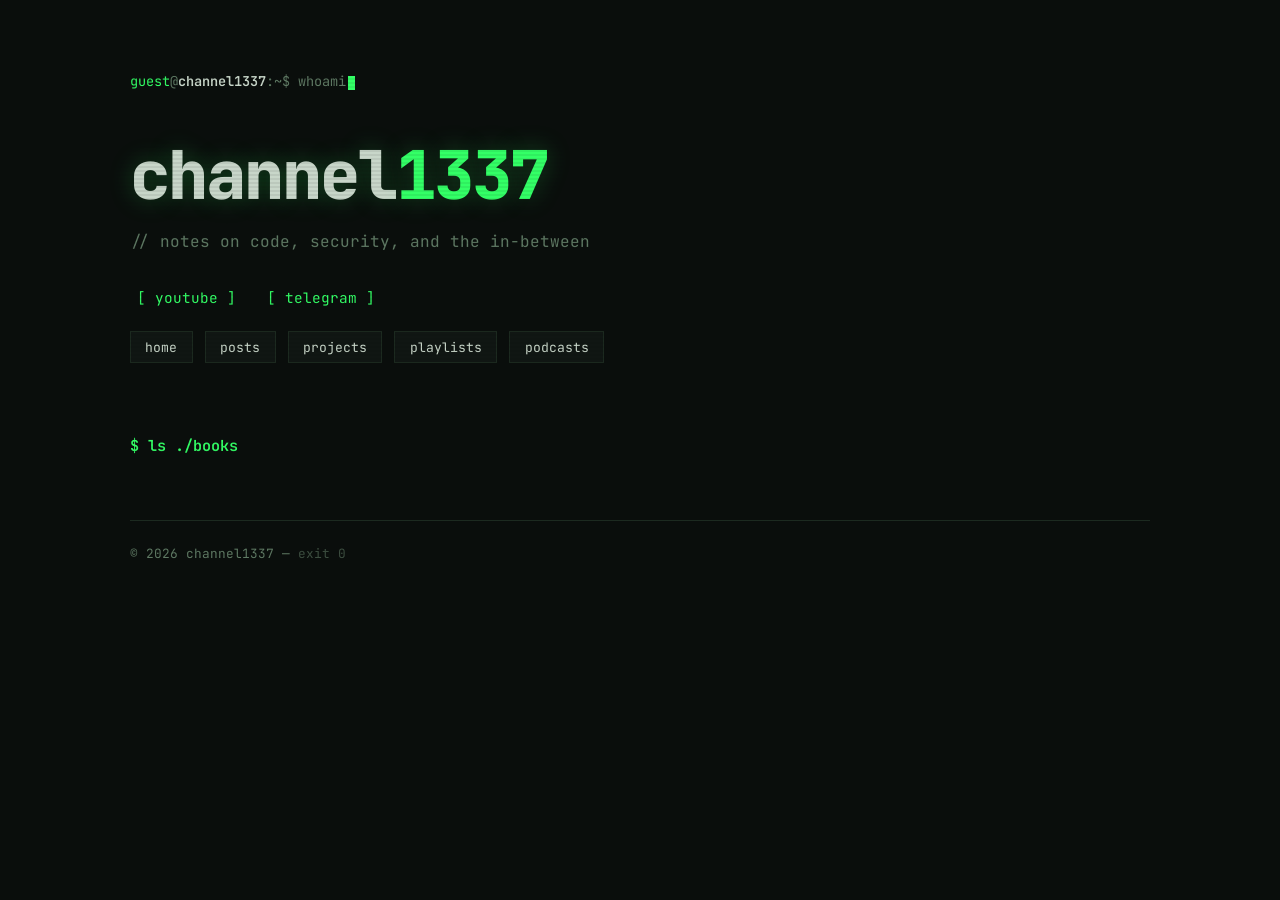
==== books.html @ e56dd2a4 "Add multi-page site: posts, projects, playlists, podcasts, books" ====
<!DOCTYPE html>
<html lang="en">
<head>
  <meta charset="UTF-8" />
  <meta name="viewport" content="width=device-width, initial-scale=1.0" />
  <title>Books — Channel1337</title>
  <meta name="description" content="Channel1337 — notes on code, security, and the in-between." />
  <link rel="preconnect" href="https://fonts.googleapis.com" />
  <link rel="preconnect" href="https://fonts.gstatic.com" crossorigin />
  <link
    href="https://fonts.googleapis.com/css2?family=JetBrains+Mono:ital,wght@0,400;0,600;0,800;1,400&display=swap"
    rel="stylesheet"
  />
  <link rel="stylesheet" href="style.css" />
</head>
<body>
  <div class="scanlines" aria-hidden="true"></div>

  <main class="wrap">
    <header class="hero">
      <p class="prompt-line">
        <span class="prompt"><span class="user">guest</span>@<span class="host">channel1337</span>:~$</span>
        <span id="typed"></span><span class="cursor" aria-hidden="true"></span>
      </p>

      <h1 class="title">channel<span class="accent">1337</span></h1>
      <p class="subtitle">// notes on code, security, and the in-between</p>

      <nav class="links" aria-label="social links">
        <a href="https://youtube.com/@channel1337net" class="link" target="_blank" rel="noopener">[ youtube ]</a>
        <a href="https://t.me/channel1337net" class="link" target="_blank" rel="noopener">[ telegram ]</a>
      </nav>

      <nav class="section-nav" aria-label="site sections">
        <a class="btn" href="index.html">home</a>
        <a class="btn" href="posts.html">posts</a>
        <a class="btn" href="projects.html">projects</a>
        <a class="btn" href="playlists.html">playlists</a>
        <a class="btn" href="podcasts.html">podcasts</a>
      </nav>
    </header>

    <section class="posts" id="books" aria-label="books">
      <h2 class="section-title">$ ls ./books</h2>
      <ul class="post-list" id="book-list"></ul>
    </section>

    <footer class="footer">
      <p>&copy; 2026 channel1337 — <span class="muted">exit 0</span></p>
    </footer>
  </main>

  <script src="script.js"></script>
</body>
</html>
---- style.css ----
:root {
  --bg: #0a0e0c;
  --bg-soft: #101613;
  --fg: #c8d6c9;
  --dim: #5f7a64;
  --accent: #33ff66;
  --accent-soft: rgba(51, 255, 102, 0.12);
  --warn: #ffd23f;
  --border: #1c2a20;
  --mono: "JetBrains Mono", "Fira Code", ui-monospace, monospace;
}

* {
  margin: 0;
  padding: 0;
  box-sizing: border-box;
}

html {
  scroll-behavior: smooth;
}

body {
  background: var(--bg);
  color: var(--fg);
  font-family: var(--mono);
  min-height: 100vh;
  display: flex;
  justify-content: center;
  overflow-x: hidden;
}

/* CRT scanlines overlay */
.scanlines {
  pointer-events: none;
  position: fixed;
  inset: 0;
  z-index: 10;
  background: repeating-linear-gradient(
    to bottom,
    transparent 0px,
    transparent 2px,
    rgba(0, 0, 0, 0.12) 3px,
    transparent 4px
  );
  mix-blend-mode: multiply;
}

.wrap {
  width: 100%;
  max-width: 1100px;
  padding: 4.5rem 2.5rem 3rem;
}

/* ---------- hero ---------- */

.prompt-line {
  font-size: 0.85rem;
  color: var(--dim);
  margin-bottom: 2.5rem;
  min-height: 1.2em;
}

.prompt .user { color: var(--accent); }
.prompt .host { color: var(--fg); font-weight: 600; }

.cursor {
  display: inline-block;
  width: 0.55em;
  height: 1em;
  background: var(--accent);
  vertical-align: text-bottom;
  margin-left: 2px;
  animation: blink 1s steps(1) infinite;
}

@keyframes blink {
  50% { opacity: 0; }
}

.title {
  font-size: clamp(2.6rem, 8vw, 4.2rem);
  font-weight: 800;
  letter-spacing: -0.03em;
  color: var(--fg);
  text-shadow: 0 0 24px rgba(51, 255, 102, 0.25);
}

.title .accent {
  color: var(--accent);
}

.subtitle {
  margin-top: 0.75rem;
  color: var(--dim);
  font-size: 1rem;
}

.links {
  margin-top: 2rem;
  display: flex;
  gap: 1rem;
  flex-wrap: wrap;
}

.link {
  color: var(--accent);
  text-decoration: none;
  font-size: 0.9rem;
  padding: 0.2rem 0.4rem;
  border: 1px solid transparent;
  transition: all 0.15s ease;
}

.link:hover {
  background: var(--accent-soft);
  border-color: var(--accent);
  box-shadow: 0 0 12px rgba(51, 255, 102, 0.3);
}

/* ---------- section buttons ---------- */

.section-nav {
  margin-top: 1.25rem;
  display: flex;
  gap: 0.75rem;
  flex-wrap: wrap;
}

.btn {
  color: var(--fg);
  text-decoration: none;
  font-size: 0.82rem;
  padding: 0.4rem 0.9rem;
  background: var(--bg-soft);
  border: 1px solid var(--border);
  transition: all 0.15s ease;
}

.btn:hover {
  color: var(--accent);
  border-color: var(--accent);
  background: var(--accent-soft);
  box-shadow: 0 0 12px rgba(51, 255, 102, 0.3);
}

/* ---------- posts ---------- */

.posts {
  margin-top: 4.5rem;
}

.section-title {
  font-size: 0.95rem;
  font-weight: 600;
  color: var(--accent);
  margin-bottom: 1.25rem;
}

.section-status {
  margin-top: 1rem;
  font-size: 0.78rem;
  color: var(--dim);
}

.section-status:empty {
  display: none;
}

.post-list {
  list-style: none;
  border-left: 2px solid var(--border);
}

.post-item {
  position: relative;
  padding: 0.9rem 0 0.9rem 1.5rem;
  border-bottom: 1px dashed var(--border);
}

.post-item::before {
  content: ">";
  position: absolute;
  left: -0.5em;
  color: var(--dim);
  opacity: 0;
  transition: opacity 0.15s ease, left 0.15s ease;
}

.post-item:hover::before {
  opacity: 1;
  left: -0.65em;
  color: var(--accent);
}

.post-link {
  display: block;
  color: inherit;
  text-decoration: none;
}

.post-title {
  font-size: 1.05rem;
  font-weight: 600;
  transition: color 0.15s ease;
}

.post-item:hover .post-title {
  color: var(--accent);
}

.post-meta {
  display: flex;
  gap: 0.75rem;
  margin-top: 0.3rem;
  font-size: 0.78rem;
  color: var(--dim);
}

.post-meta .tag {
  color: var(--warn);
}

.post-meta .date {
  text-transform: lowercase;
}

/* ---------- footer ---------- */

.footer {
  margin-top: 4rem;
  padding-top: 1.5rem;
  border-top: 1px solid var(--border);
  font-size: 0.8rem;
  color: var(--dim);
}

.muted {
  opacity: 0.6;
}

/* ---------- selection ---------- */

::selection {
  background: var(--accent);
  color: var(--bg);
}

@media (prefers-reduced-motion: reduce) {
  .cursor { animation: none; }
  html { scroll-behavior: auto; }
}
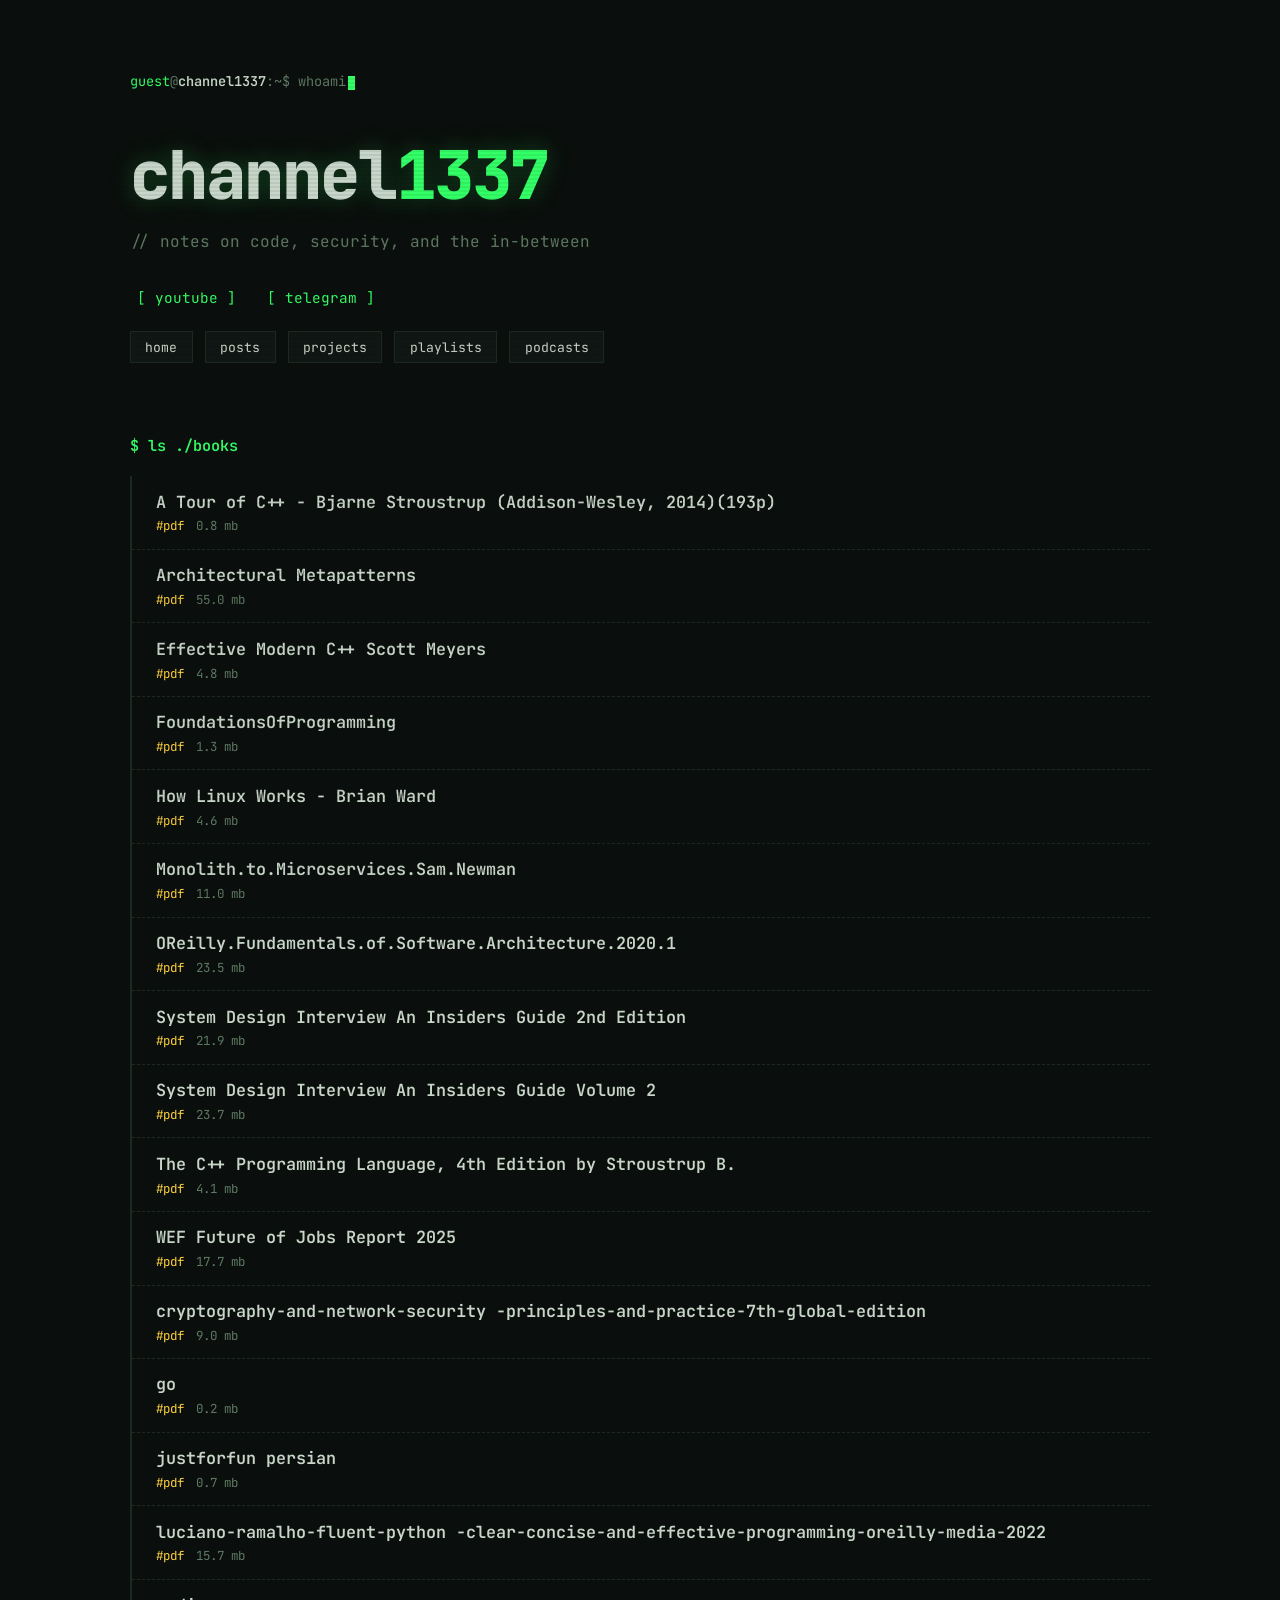
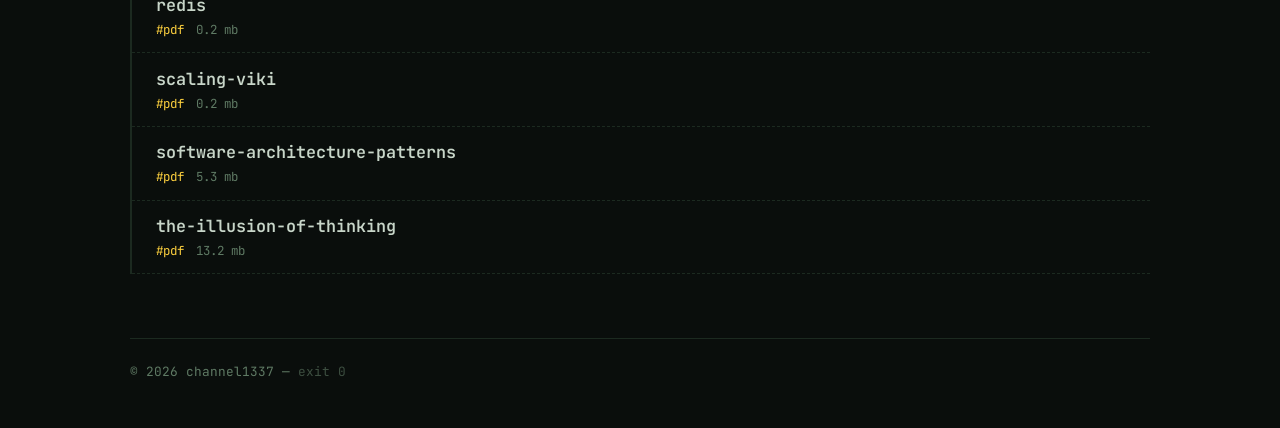
==== commit 4c18c4b1: "Add books section with 20 PDFs served from content/" ====
--- a/books.html
+++ b/books.html
@@ -43,6 +43,7 @@
     <section class="posts" id="books" aria-label="books">
       <h2 class="section-title">$ ls ./books</h2>
       <ul class="post-list" id="book-list"></ul>
+      <p class="section-status" id="book-status"></p>
     </section>
 
     <footer class="footer">
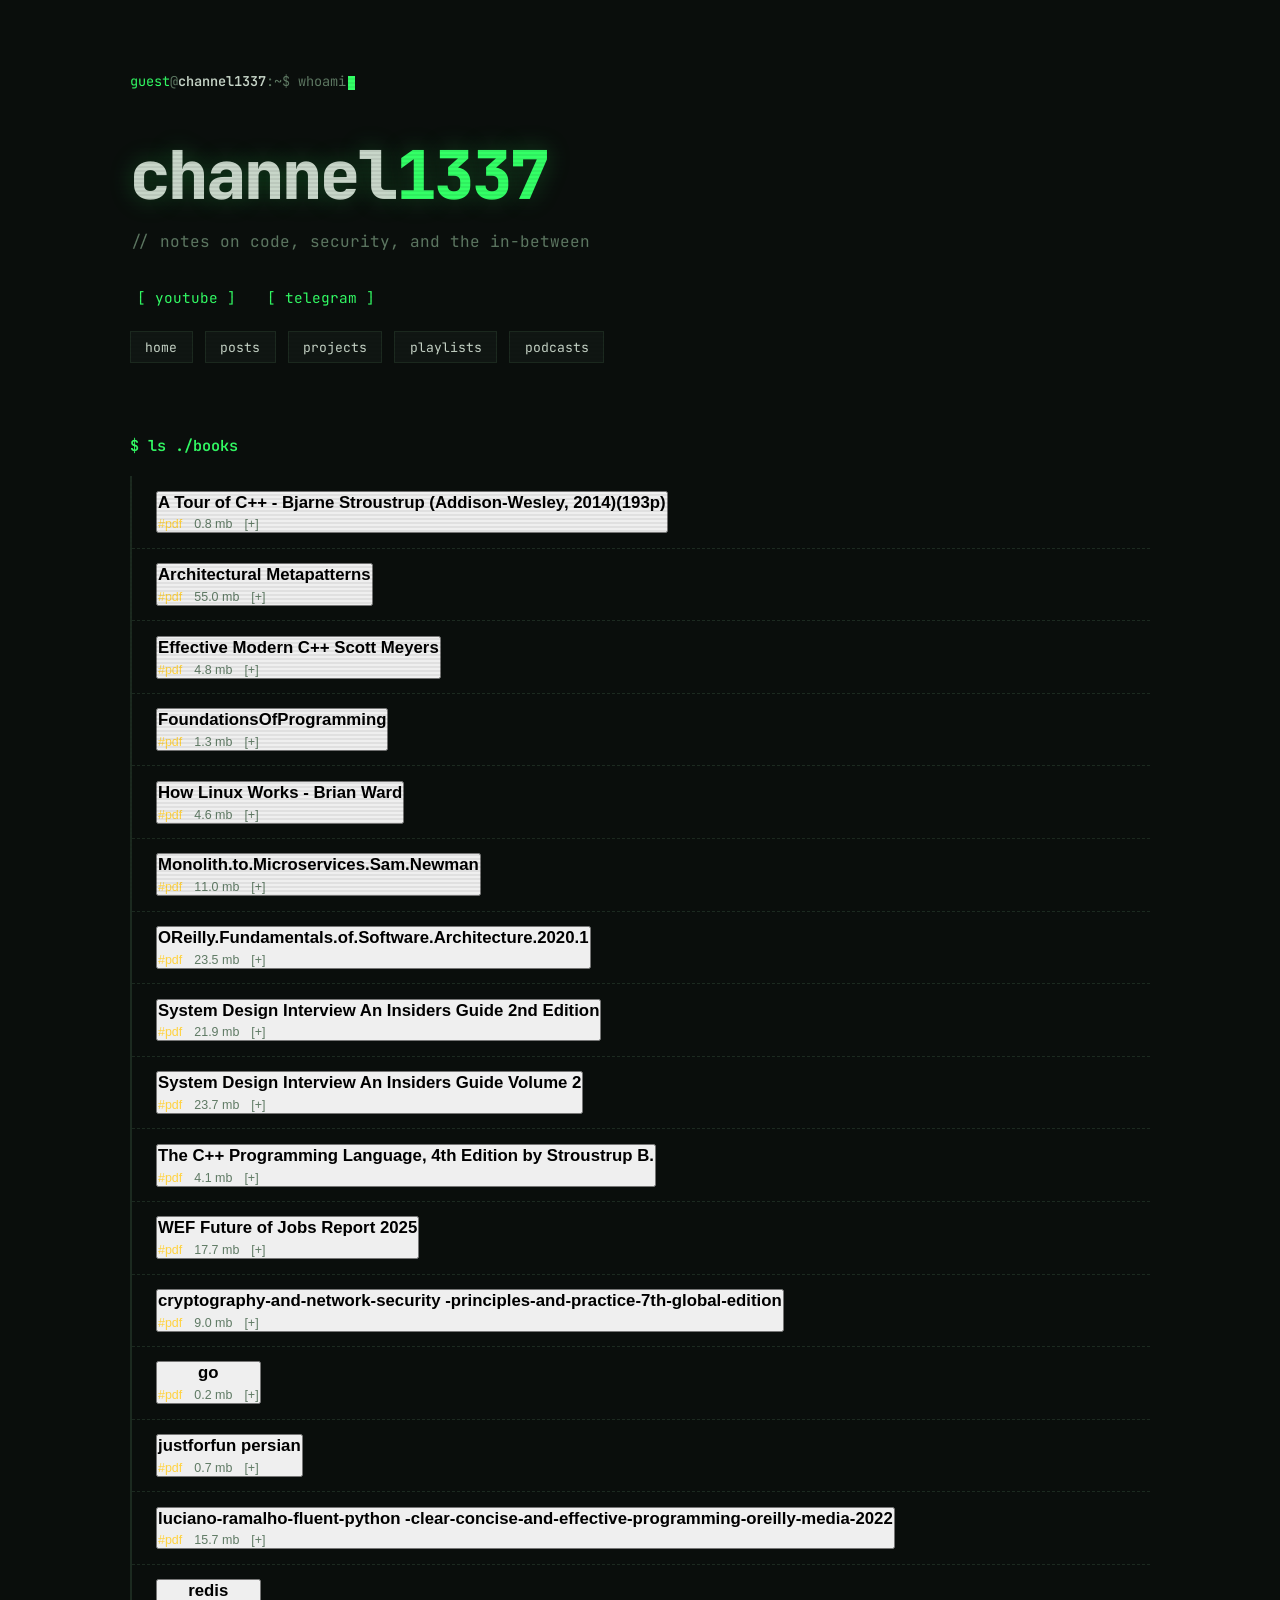
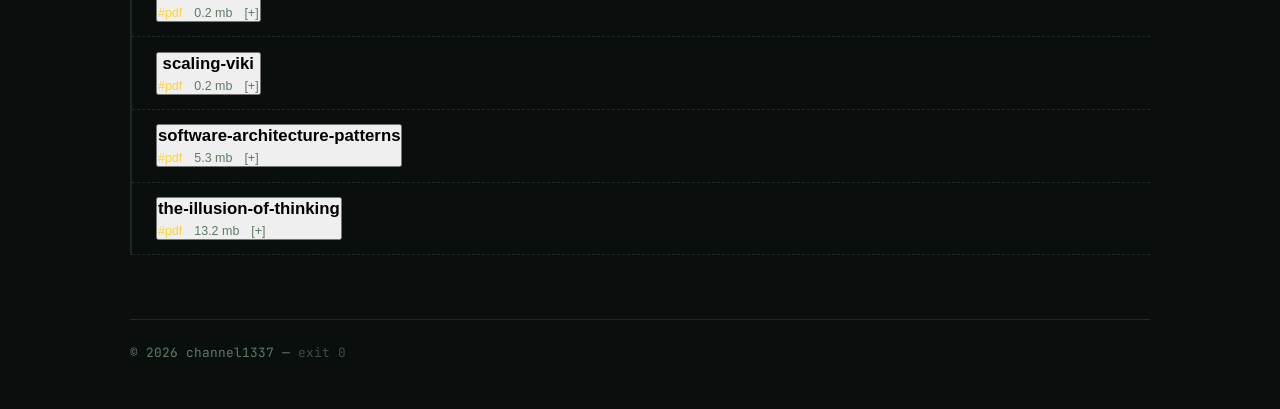
==== commit a15eae82: "Add Radio 1337 ep.1 podcast; register podcasts in update-books.sh; no-cache content fetches" ====
--- a/books.html
+++ b/books.html
@@ -11,7 +11,7 @@
     href="https://fonts.googleapis.com/css2?family=JetBrains+Mono:ital,wght@0,400;0,600;0,800;1,400&display=swap"
     rel="stylesheet"
   />
-  <link rel="stylesheet" href="style.css" />
+  <link rel="stylesheet" href="style.css?v=20260918c" />
 </head>
 <body>
   <div class="scanlines" aria-hidden="true"></div>
@@ -51,6 +51,6 @@
     </footer>
   </main>
 
-  <script src="script.js"></script>
+  <script src="script.js?v=20260918c"></script>
 </body>
 </html>
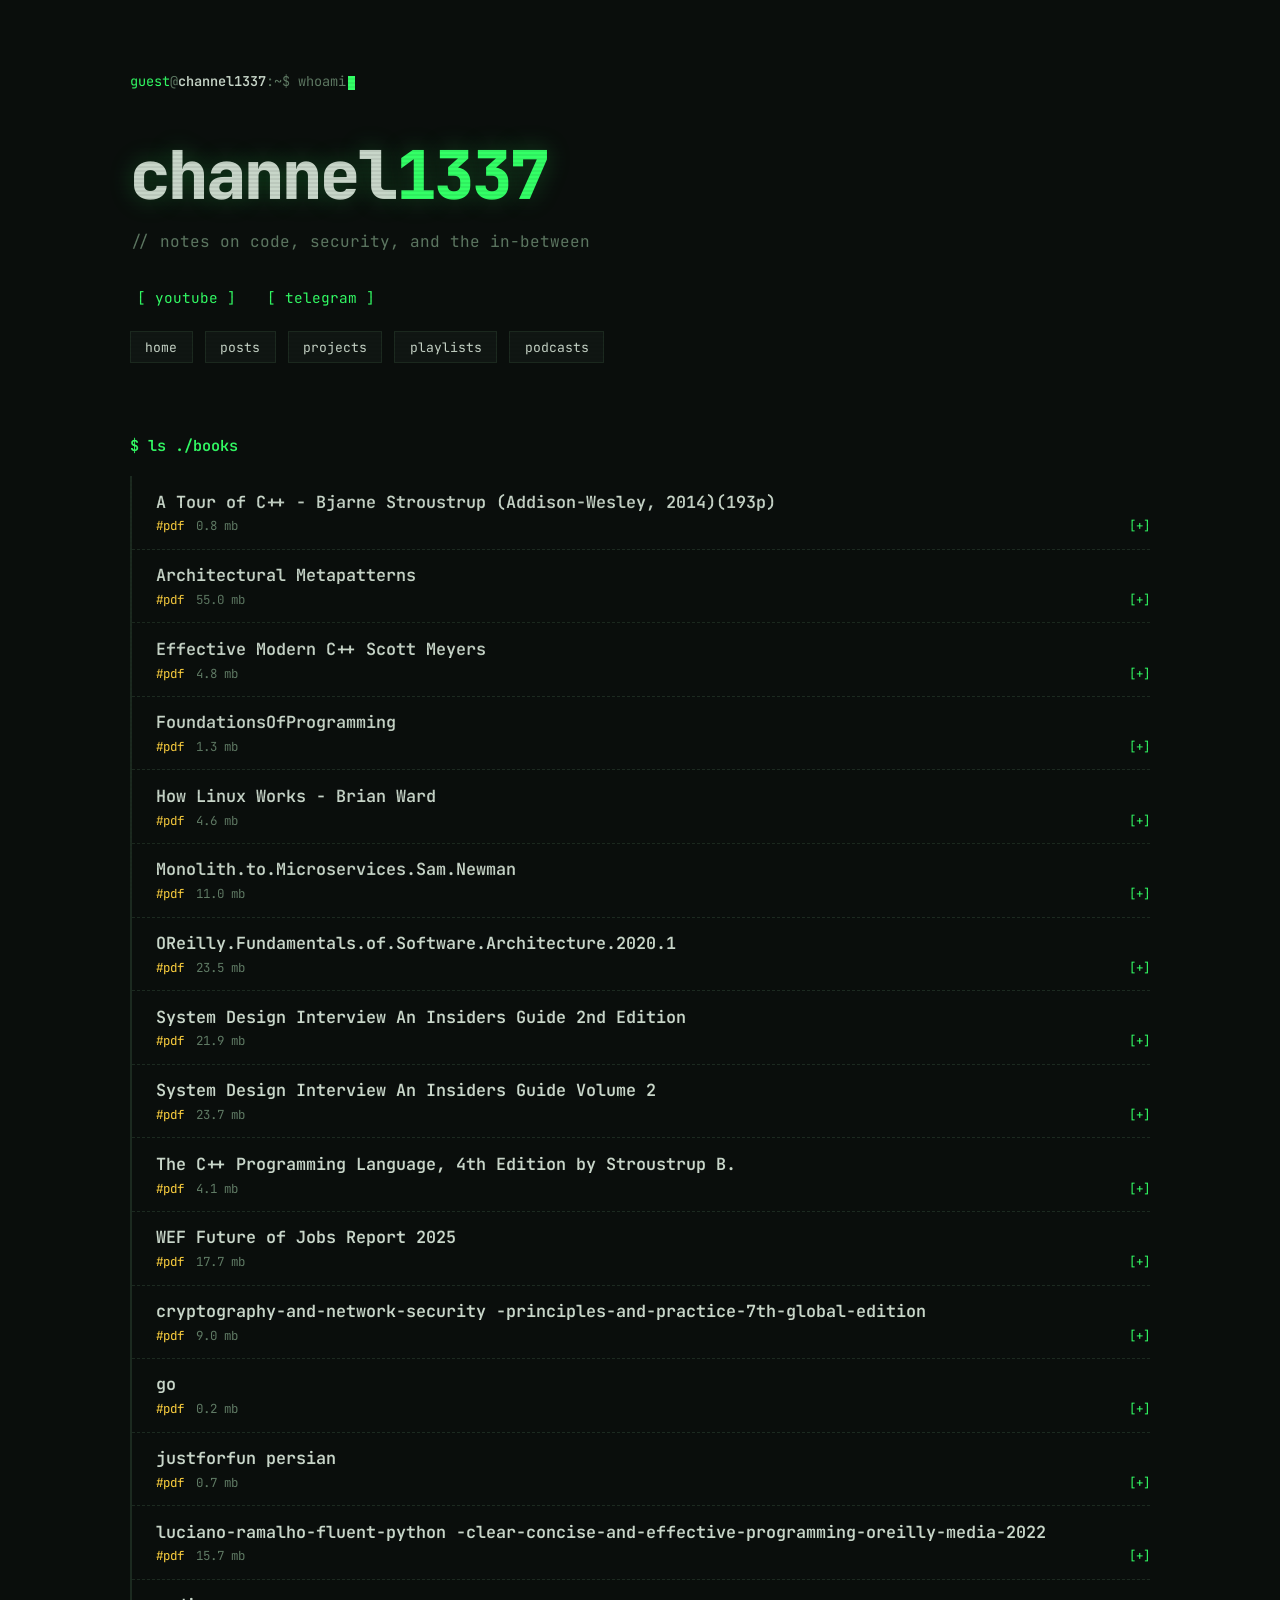
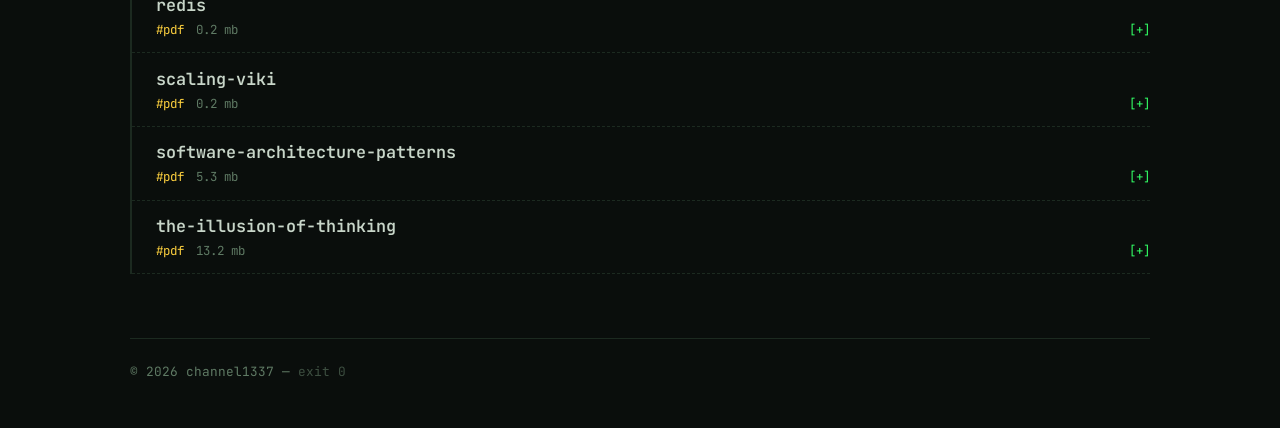
==== commit e70d632b: "seo stuff" ====
--- a/books.html
+++ b/books.html
@@ -4,7 +4,19 @@
   <meta charset="UTF-8" />
   <meta name="viewport" content="width=device-width, initial-scale=1.0" />
   <title>Books — Channel1337</title>
-  <meta name="description" content="Channel1337 — notes on code, security, and the in-between." />
+  <meta name="description" content="A free shelf of programming books — C++, Python, Linux, software architecture, and more. Read online or download." />
+  <link rel="canonical" href="https://channel1337.net/books.html" />
+  <meta property="og:type" content="website" />
+  <meta property="og:site_name" content="Channel1337" />
+  <meta property="og:title" content="Books — Channel1337" />
+  <meta property="og:description" content="A free shelf of programming books — C++, Python, Linux, software architecture, and more. Read online or download." />
+  <meta property="og:url" content="https://channel1337.net/books.html" />
+  <meta property="og:locale" content="en_US" />
+  <meta name="twitter:card" content="summary" />
+  <meta name="twitter:title" content="Books — Channel1337" />
+  <meta name="twitter:description" content="A free shelf of programming books — C++, Python, Linux, software architecture, and more. Read online or download." />
+  <meta name="theme-color" content="#0a0e0c" />
+  <link rel="icon" type="image/svg+xml" href="favicon.svg" />
   <link rel="preconnect" href="https://fonts.googleapis.com" />
   <link rel="preconnect" href="https://fonts.gstatic.com" crossorigin />
   <link
--- a/style.css
+++ b/style.css
@@ -193,10 +193,21 @@
   color: var(--accent);
 }
 
-.post-link {
+.post-link,
+.item-head {
   display: block;
+  width: 100%;
   color: inherit;
   text-decoration: none;
+}
+
+button.item-head {
+  background: none;
+  border: 0;
+  font: inherit;
+  text-align: left;
+  padding: 0;
+  cursor: pointer;
 }
 
 .post-title {
@@ -225,6 +236,168 @@
   text-transform: lowercase;
 }
 
+.post-item.open .post-title {
+  color: var(--accent);
+}
+
+/* expand chevron */
+.post-meta .chev {
+  margin-left: auto;
+  color: var(--accent);
+}
+
+/* ---------- expandable item body ---------- */
+
+.item-body {
+  margin-top: 0.85rem;
+  padding: 0.9rem 1.1rem;
+  background: var(--bg-soft);
+  border: 1px solid var(--border);
+}
+
+.item-desc {
+  font-size: 0.85rem;
+  line-height: 1.65;
+}
+
+.item-desc h1,
+.item-desc h2,
+.item-desc h3,
+.item-desc h4 {
+  color: var(--accent);
+  font-size: 0.85rem;
+  font-weight: 600;
+}
+
+.item-desc p + p,
+.item-desc p + ul,
+.item-desc ul + p,
+.item-desc h1,
+.item-desc h2,
+.item-desc h3,
+.item-desc h4 {
+  margin-top: 0.7rem;
+}
+
+.item-desc ul {
+  padding-left: 1.2rem;
+}
+
+.item-desc li {
+  margin-top: 0.2rem;
+}
+
+.item-desc a {
+  color: var(--accent);
+}
+
+.item-desc code {
+  color: var(--warn);
+  background: var(--bg);
+  padding: 0.05rem 0.3rem;
+  border: 1px solid var(--border);
+}
+
+.item-desc pre {
+  overflow-x: auto;
+  background: var(--bg);
+  border: 1px solid var(--border);
+  padding: 0.7rem 0.9rem;
+  margin-top: 0.7rem;
+}
+
+.item-desc pre code {
+  color: var(--fg);
+  border: 0;
+  padding: 0;
+}
+
+.desc-error {
+  color: var(--warn);
+}
+
+/* expanded item action buttons */
+.item-actions {
+  display: flex;
+  gap: 0.6rem;
+  flex-wrap: wrap;
+  margin-top: 0.9rem;
+}
+
+.btn-sm {
+  font-size: 0.75rem;
+  padding: 0.3rem 0.75rem;
+}
+
+/* ---------- full post page ---------- */
+
+.post-full {
+  margin-top: 2.5rem;
+  max-width: 75ch;
+  font-size: 0.92rem;
+  line-height: 1.7;
+}
+
+.post-full h1 {
+  font-size: 1.7rem;
+  line-height: 1.25;
+  margin: 1.8rem 0 1rem;
+  text-shadow: 0 0 24px rgba(51, 255, 102, 0.25);
+}
+
+.post-full h2 {
+  font-size: 1.2rem;
+  color: var(--accent);
+  margin: 1.6rem 0 0.7rem;
+}
+
+.post-full h3,
+.post-full h4 {
+  font-size: 1rem;
+  color: var(--accent);
+  margin: 1.4rem 0 0.5rem;
+}
+
+.post-full p {
+  margin: 0.8rem 0;
+}
+
+.post-full ul {
+  margin: 0.8rem 0;
+  padding-left: 1.4rem;
+}
+
+.post-full li {
+  margin: 0.3rem 0;
+}
+
+.post-full a {
+  color: var(--accent);
+}
+
+.post-full blockquote {
+  margin: 1rem 0;
+  padding-left: 1rem;
+  border-left: 2px solid var(--accent);
+  color: var(--dim);
+}
+
+.post-full code {
+  color: var(--warn);
+}
+
+.post-full pre {
+  background: var(--bg-soft);
+  border: 1px solid var(--border);
+  padding: 0.9rem 1.1rem;
+  overflow-x: auto;
+  margin: 1.1rem 0;
+}
+
+.post-full pre code {
+  color: var(--fg);
+}
+
 /* ---------- footer ---------- */
 
 .footer {
